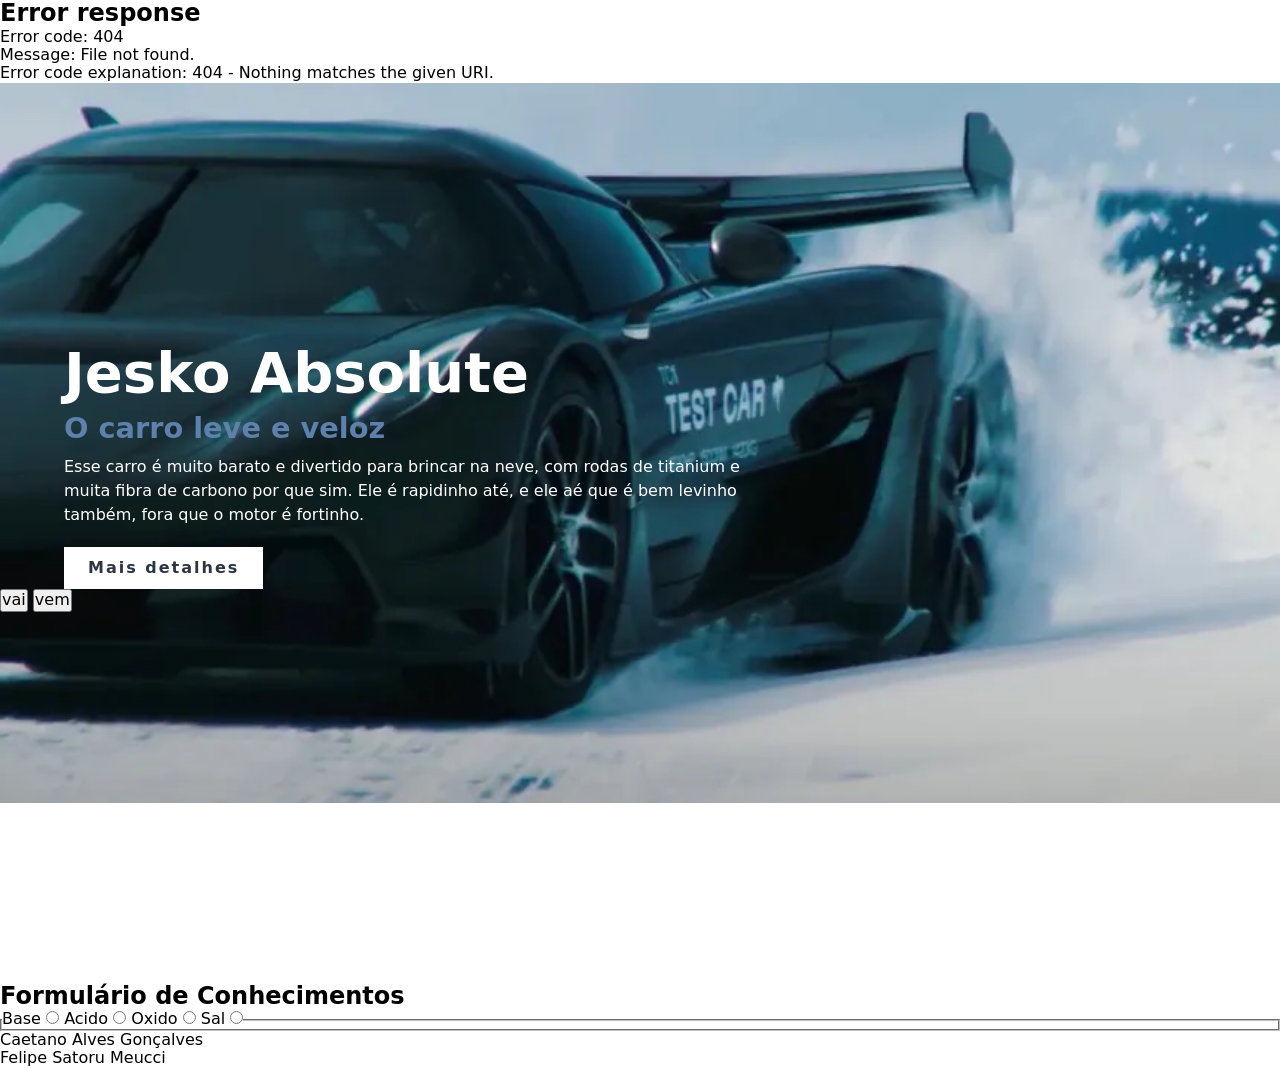
==== index.html @ 5f004350 "First commit" ====
<!DOCTYPE html>
<html lang="pt-BR">

<head>
    <meta charset="UTF-8">
    <meta name="viewport" content="width=device-width, initial-scale=1.0">
    <title>Fibra de carbono</title>

    <link rel="icon" href="./favicons/icon_jesko.webp">
    <link rel="stylesheet" href="./style/main.css">
</head>

<body>
    <header>
        <nav></nav>
    </header>
    <main>
        <section id="carrossel"></section>
        <section id="forms" class="form-section"></section>
    </main>
    <footer></footer>
    <script type="module" src="js/main.js"></script>
</body>

</html> <!-- https://www.koenigsegg.com/model/jesko-absolut -->
---- style/main.css ----
@import url('https://fonts.googleapis.com/css2?family=Lexend+Exa:wght@100..900&display=swap');
@import url('modern-normalize.css');
@import url('variables.css');
@import url('base.css');
@import url('layout.css');
@import url('components.css');

/*Dividir o css

base:


components:


layout*/
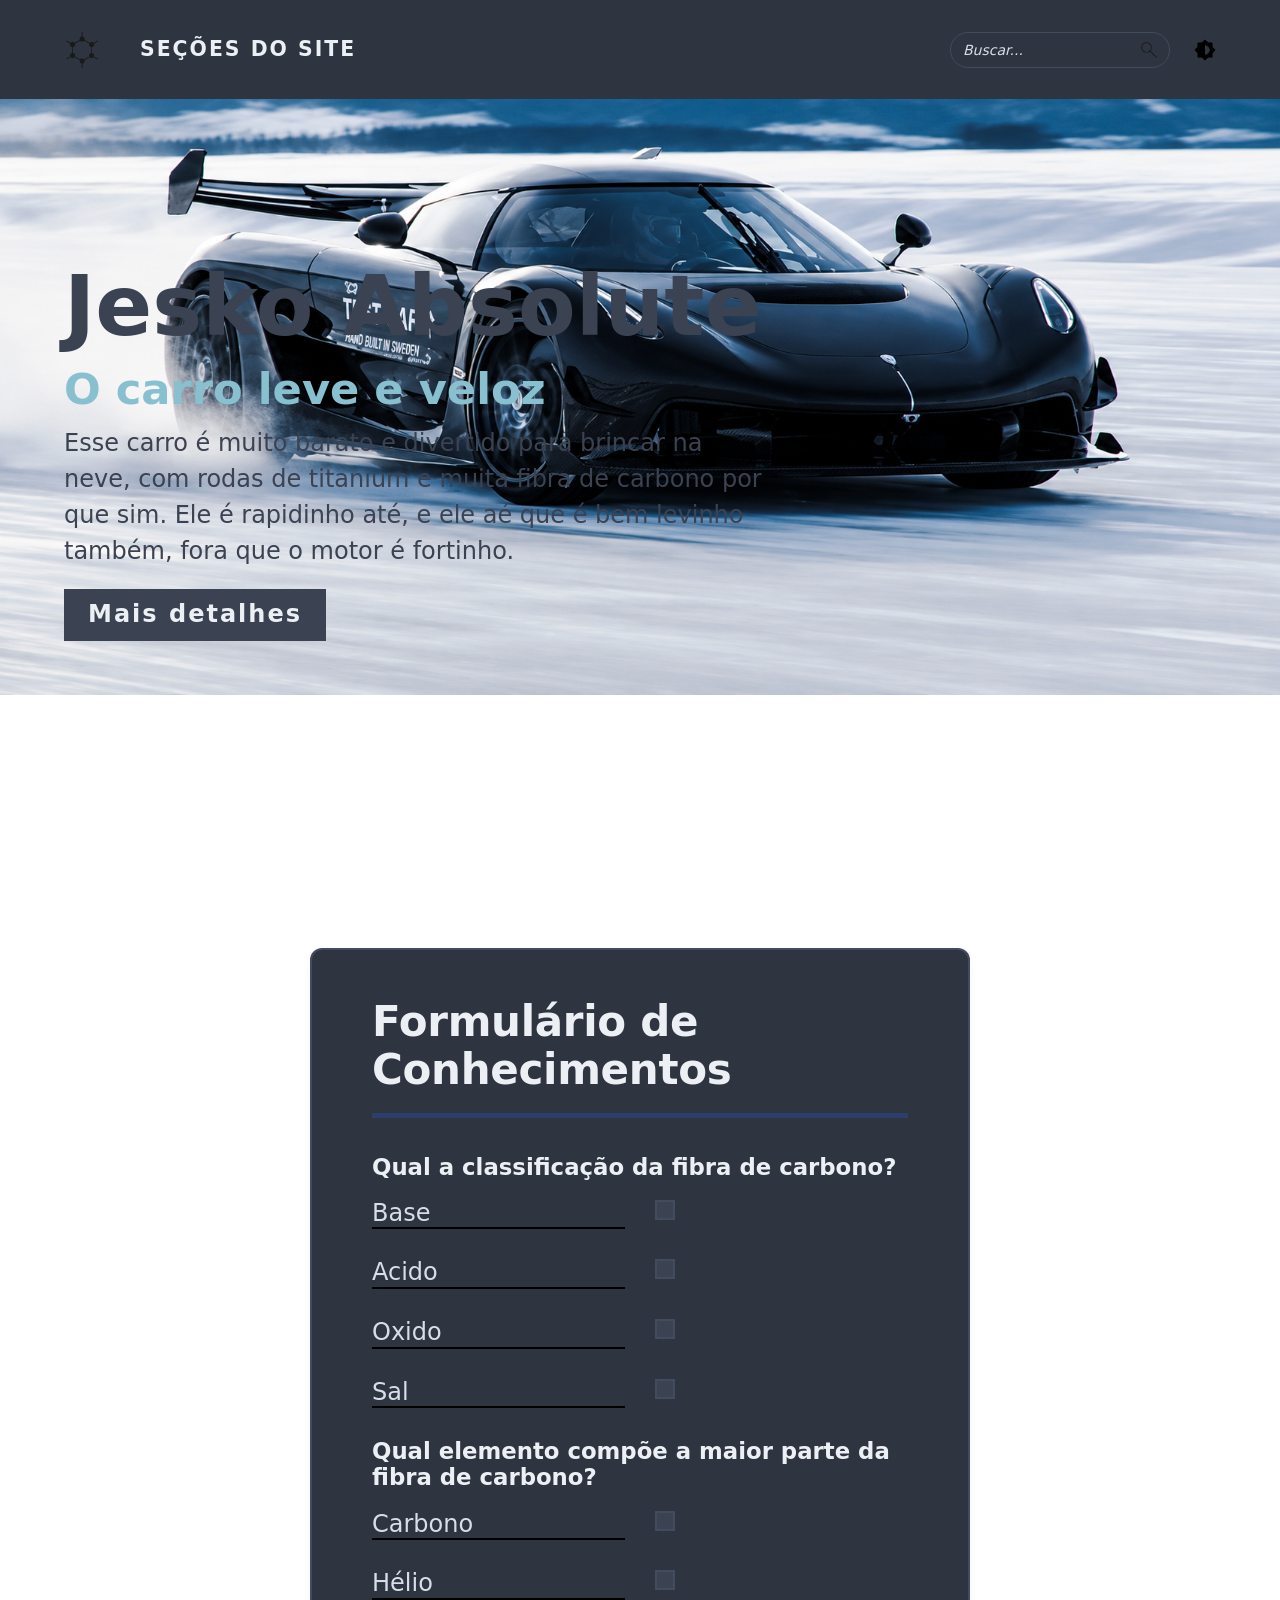
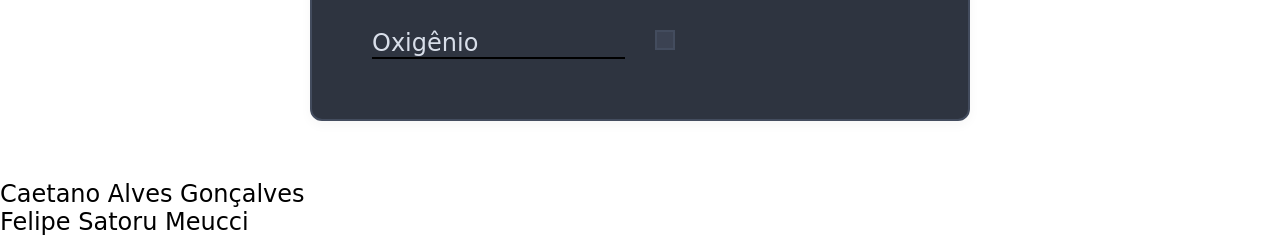
==== commit b1d50d2b: "Added the theme settings" ====
--- a/index.html
+++ b/index.html
@@ -1,5 +1,5 @@
 <!DOCTYPE html>
-<html lang="pt-BR">
+<html lang="pt-BR" data-theme="dark">
 
 <head>
     <meta charset="UTF-8">
@@ -22,4 +22,4 @@
     <script type="module" src="js/main.js"></script>
 </body>
 
-</html> <!-- https://www.koenigsegg.com/model/jesko-absolut -->+</html> <!-- https://www.koenigsegg.com/model/jesko-absolut -->
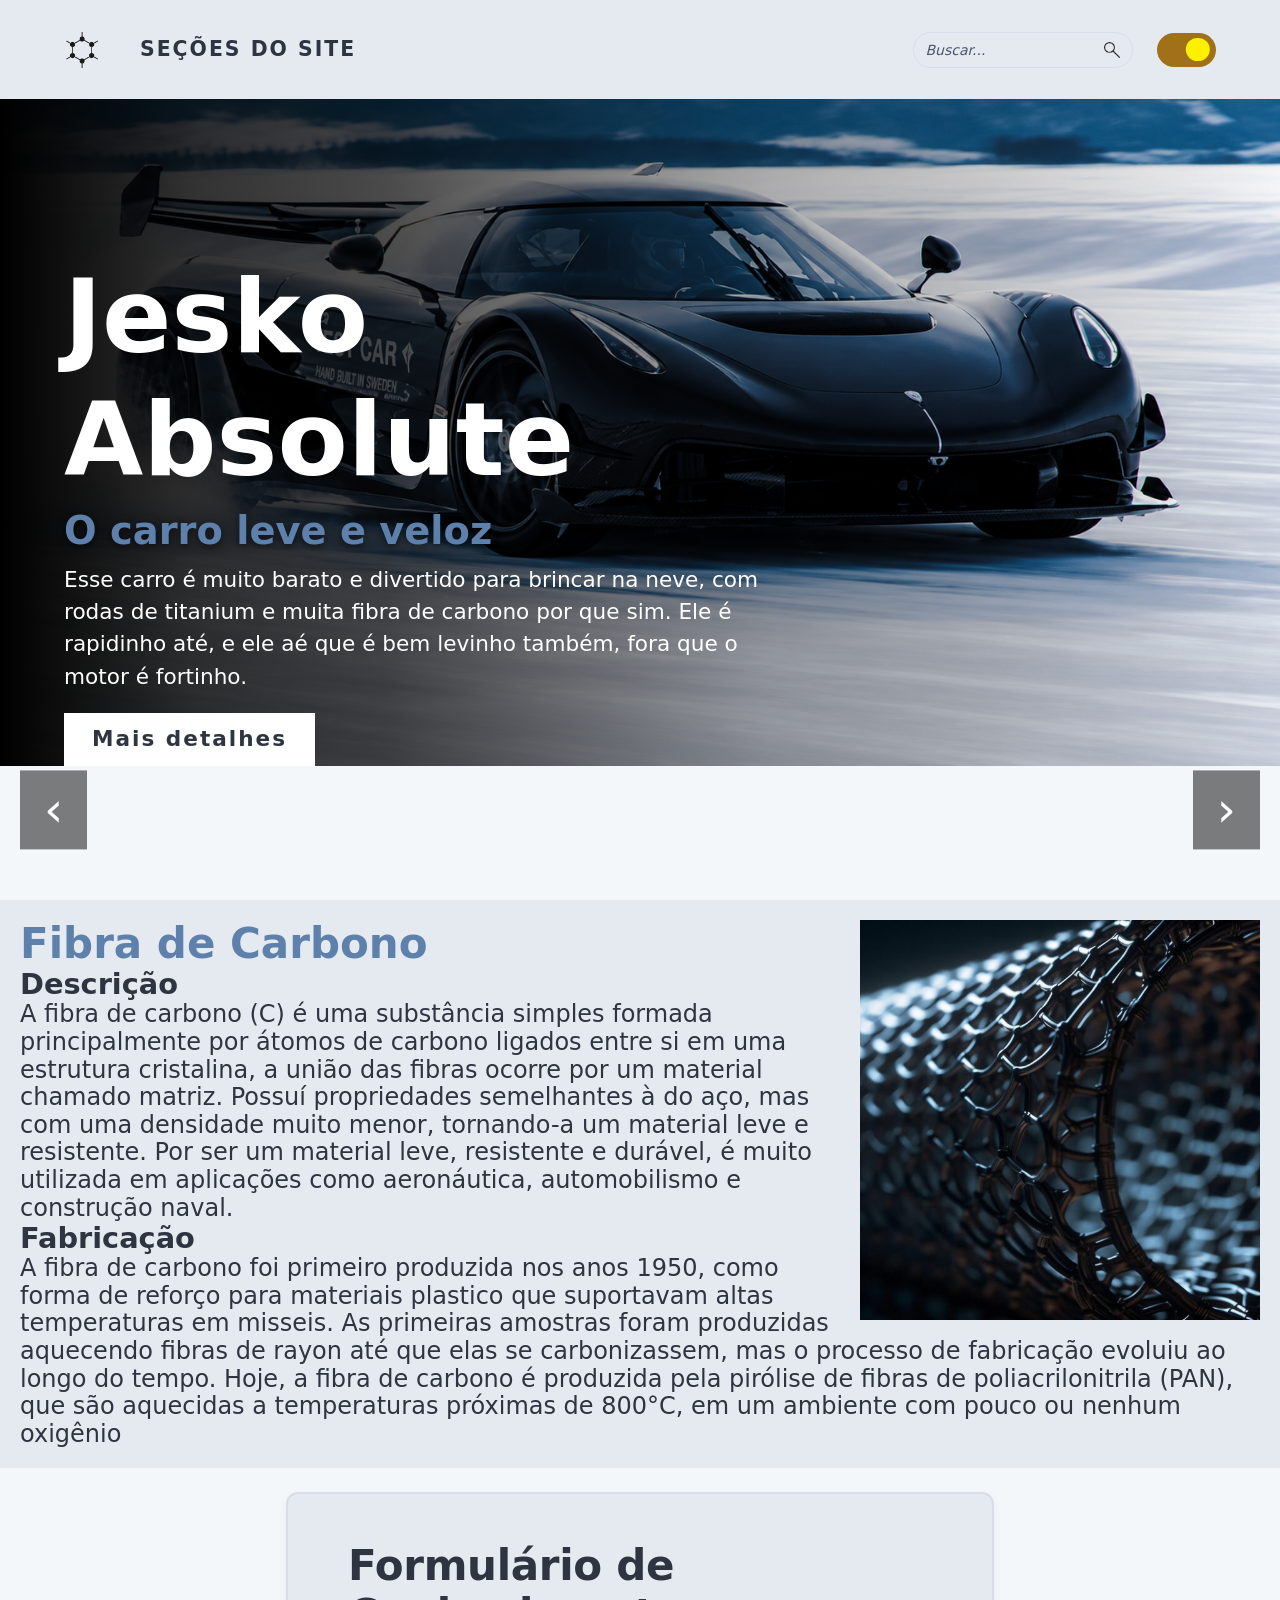
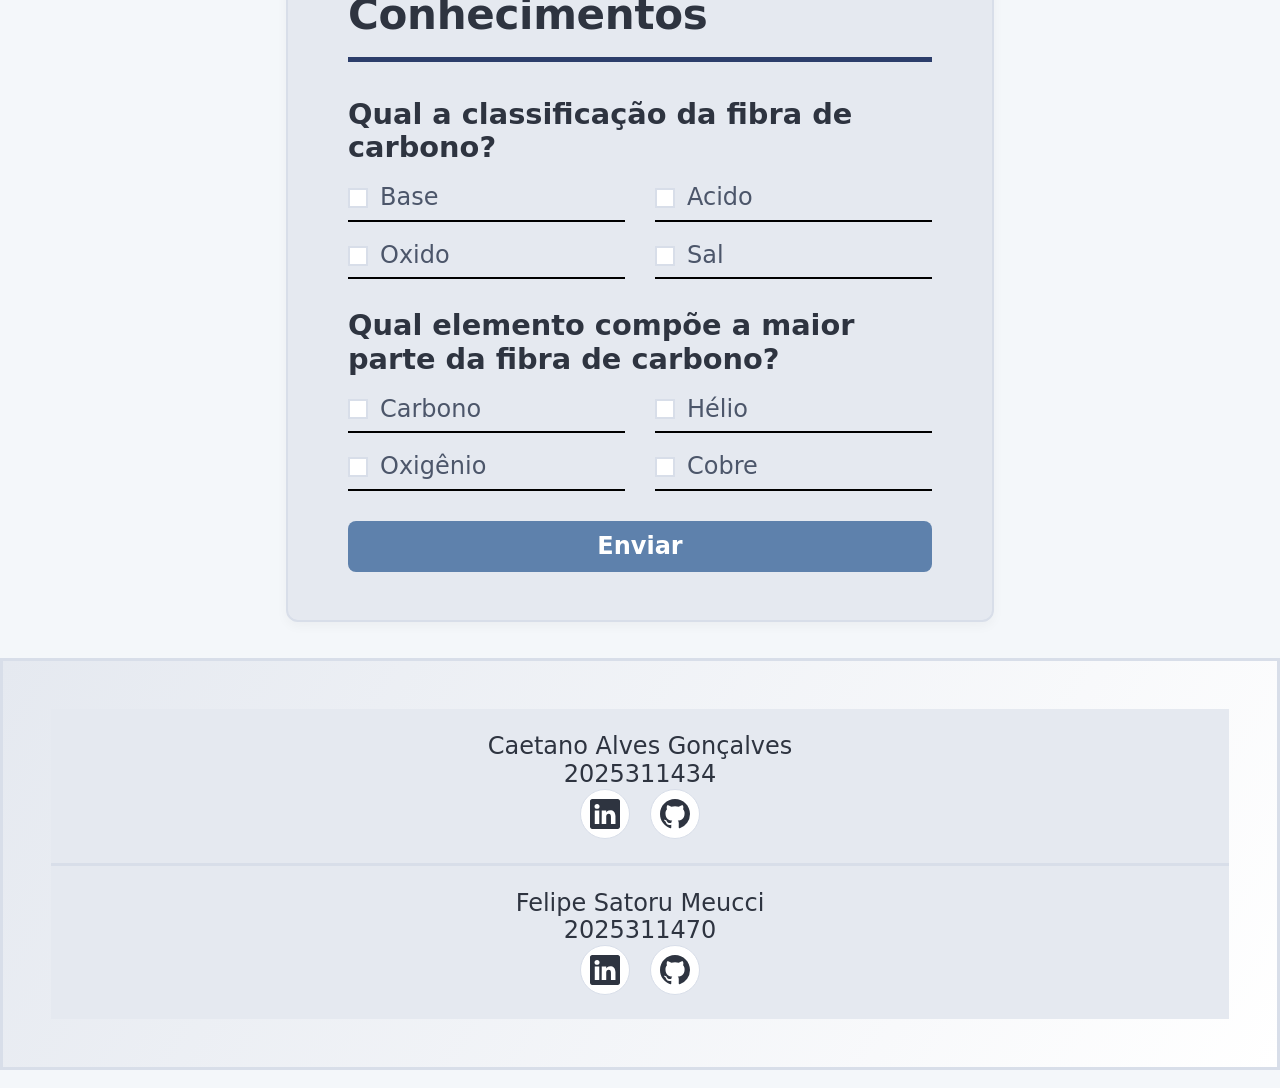
==== commit a91a0f8e: "Added sections templates" ====
--- a/index.html
+++ b/index.html
@@ -16,6 +16,7 @@
     </header>
     <main>
         <section id="carrossel"></section>
+        <section id="fibra-de-carbono" class="content-section"></section>
         <section id="forms" class="form-section"></section>
     </main>
     <footer></footer>
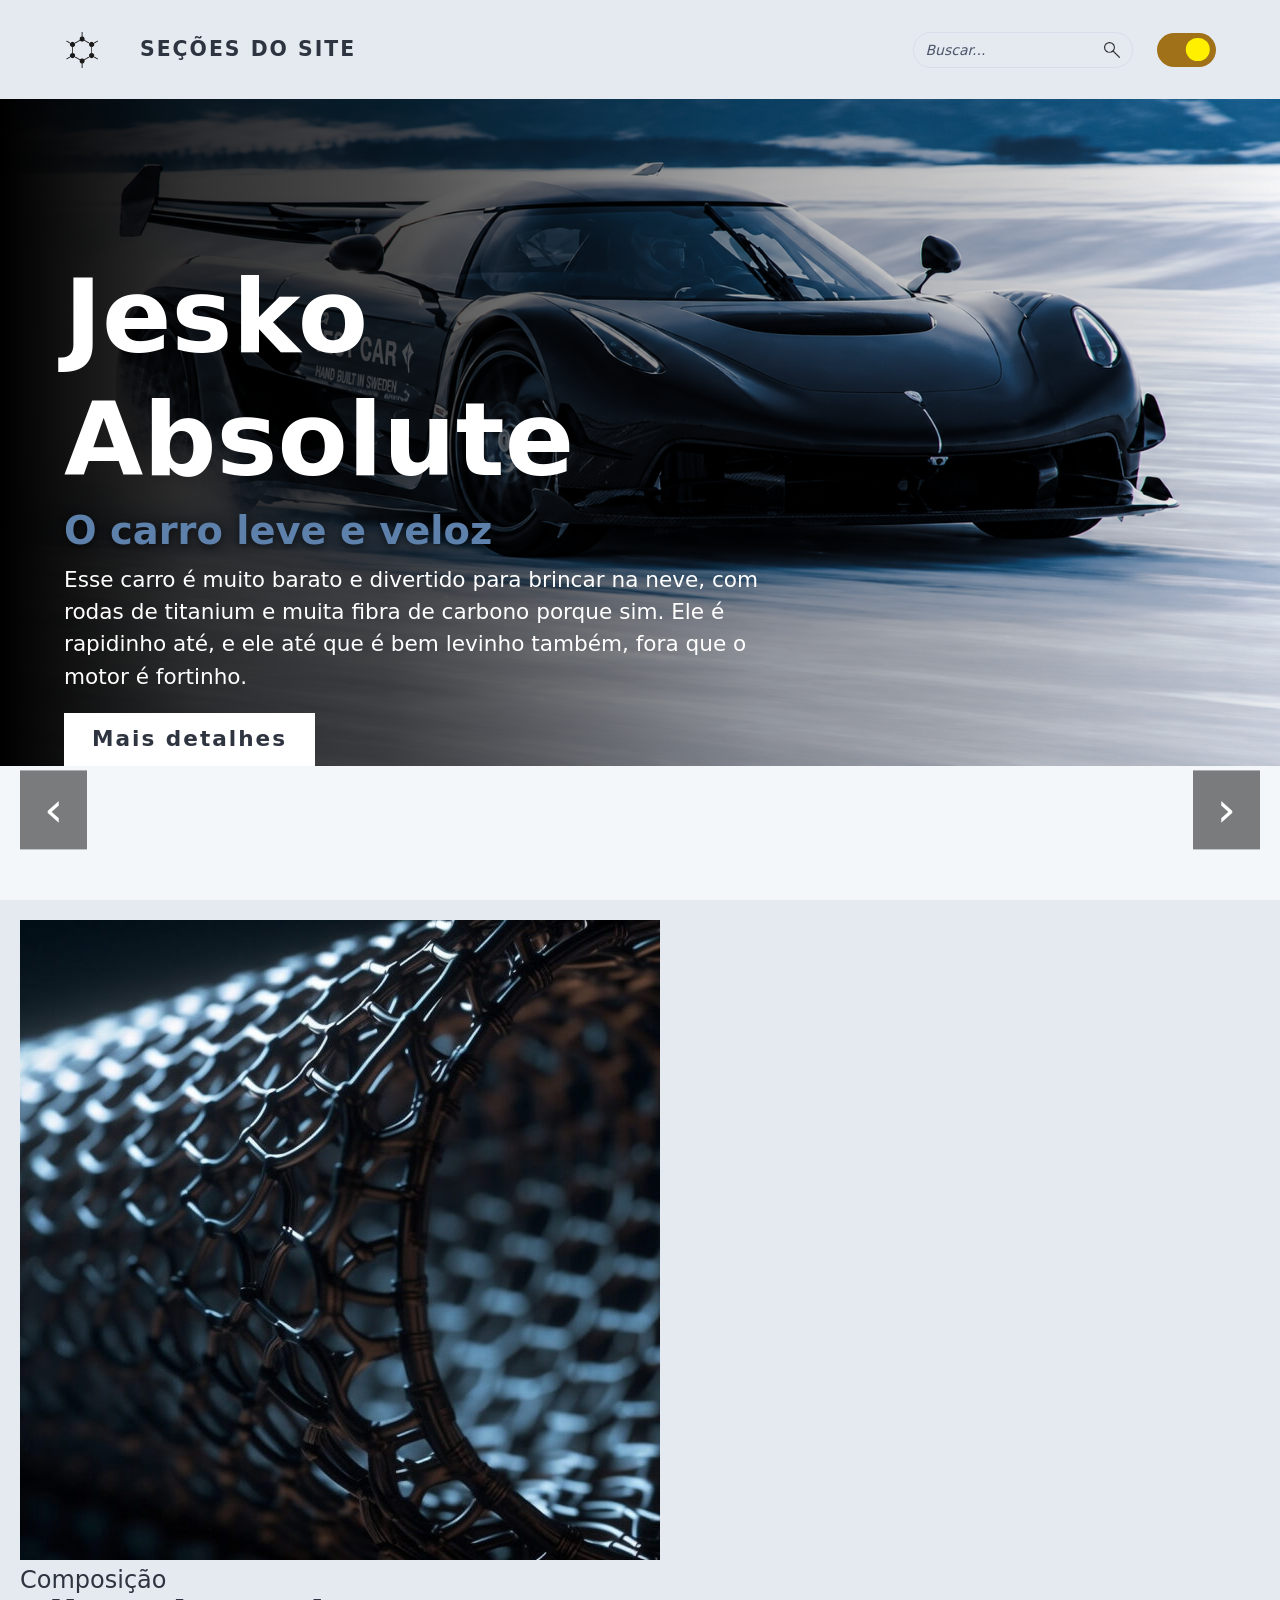
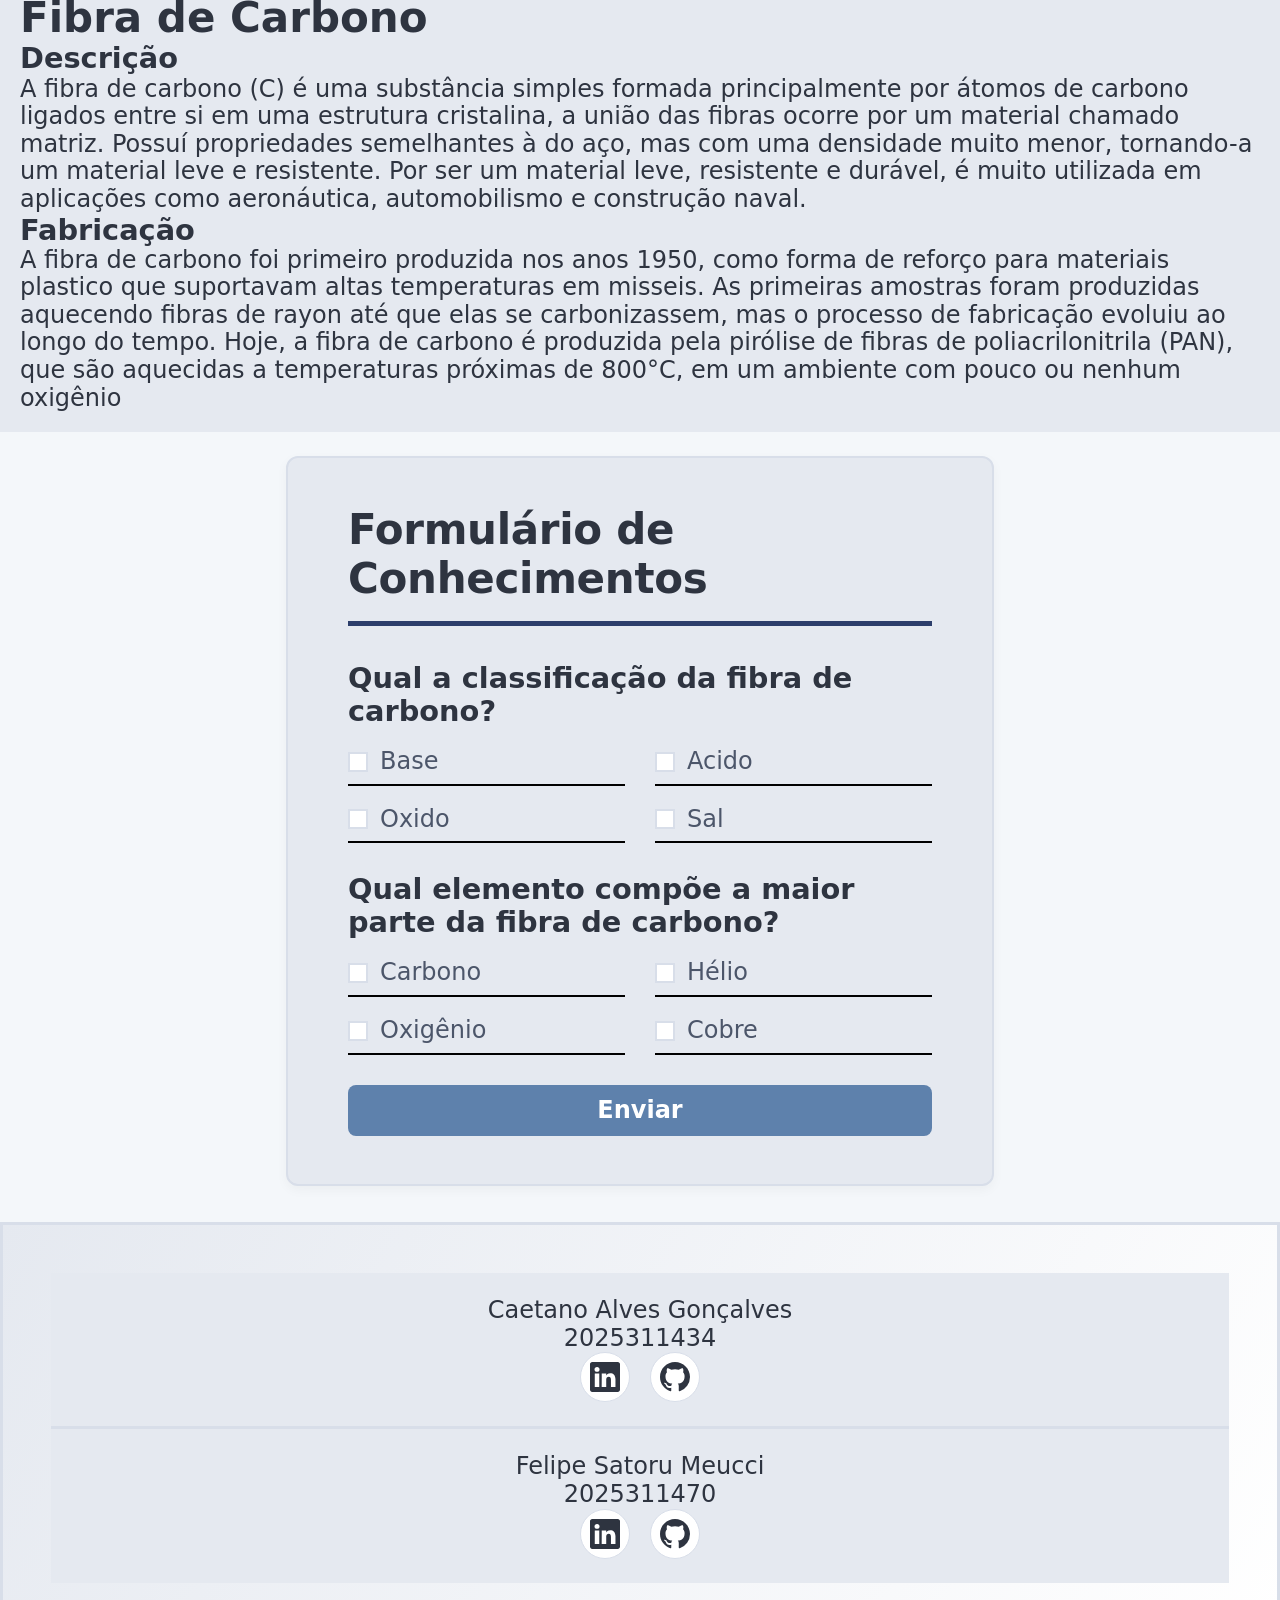
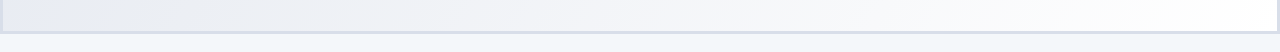
==== commit 9bff0d48: "Add new sections for Jesko, Naval, and Aero" ====
--- a/index.html
+++ b/index.html
@@ -17,6 +17,9 @@
     <main>
         <section id="carrossel"></section>
         <section id="fibra-de-carbono" class="content-section"></section>
+        <section id="jesko" class="content-section"></section>
+        <section id="naval" class="content-section"></section>
+        <section id="aero" class="content-section"></section>
         <section id="forms" class="form-section"></section>
     </main>
     <footer></footer>
